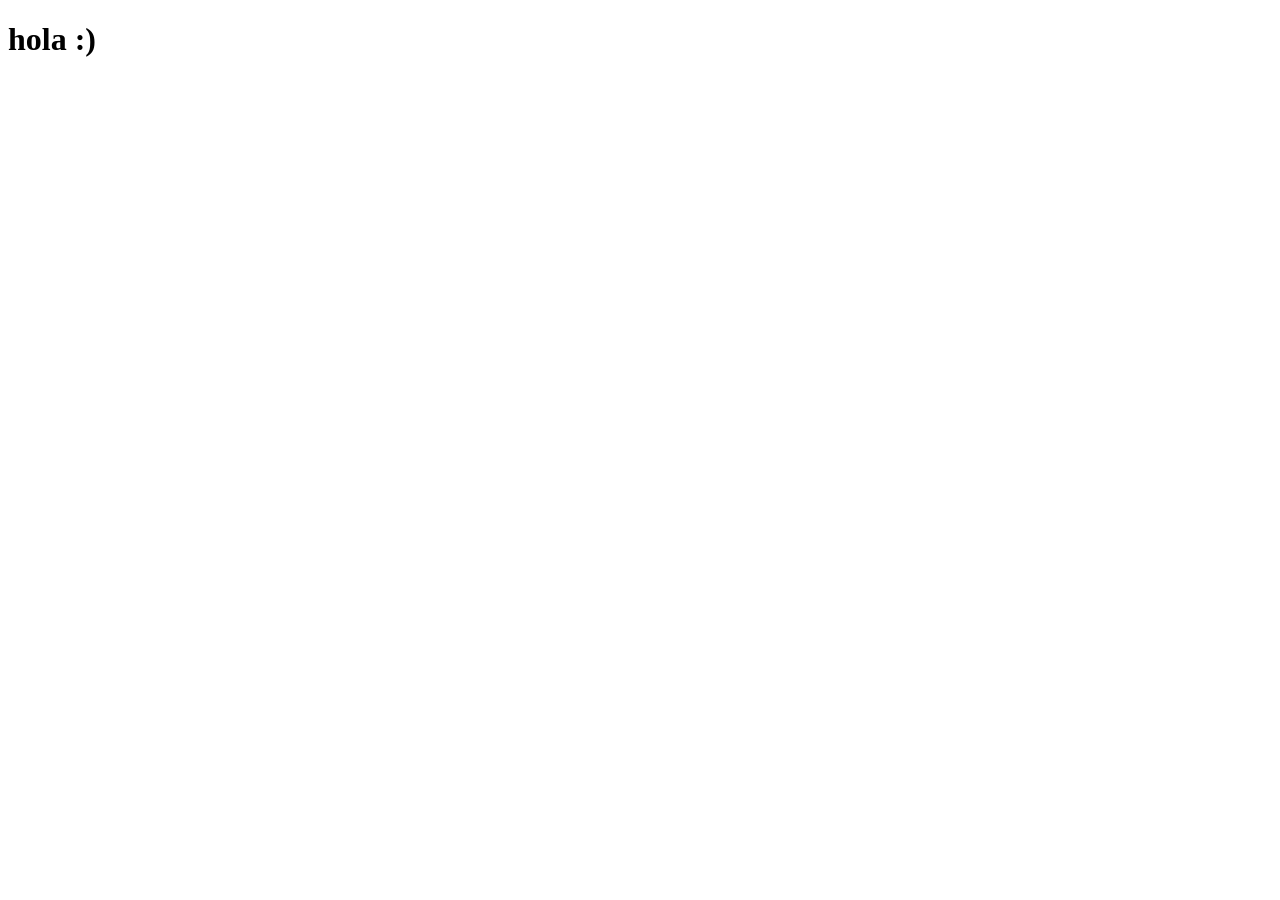
==== index.html @ 0f2c1505 "Rename festival.html to index.html" ====
<!DOCTYPE html>
<html lang="es">
<head>
    <meta charset="UTF-8">
    <meta name="viewport" content="width=device-width, initial-scale=1.0">
    <title>Festival</title>
</head>

<body>
<h1>hola :)</h1>    
</body>
</html>
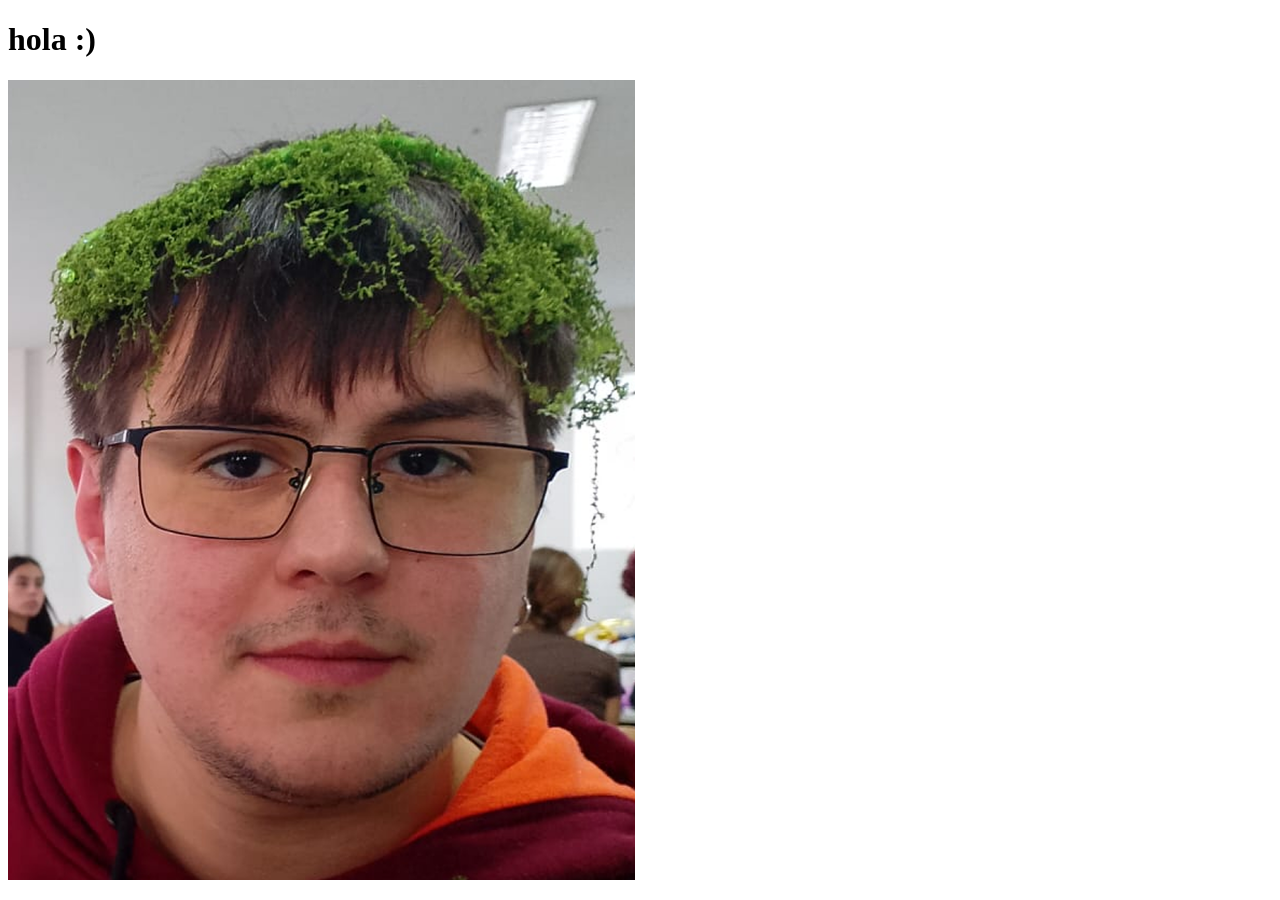
==== commit 15994373: "Add files via upload" ====
--- a/index.html
+++ b/index.html
@@ -7,6 +7,7 @@
 </head>
 
 <body>
-<h1>hola :)</h1>    
+<h1>hola :)</h1> 
+<img src="data/gordo.png" height="800px"">
 </body>
-</html>
+</html>
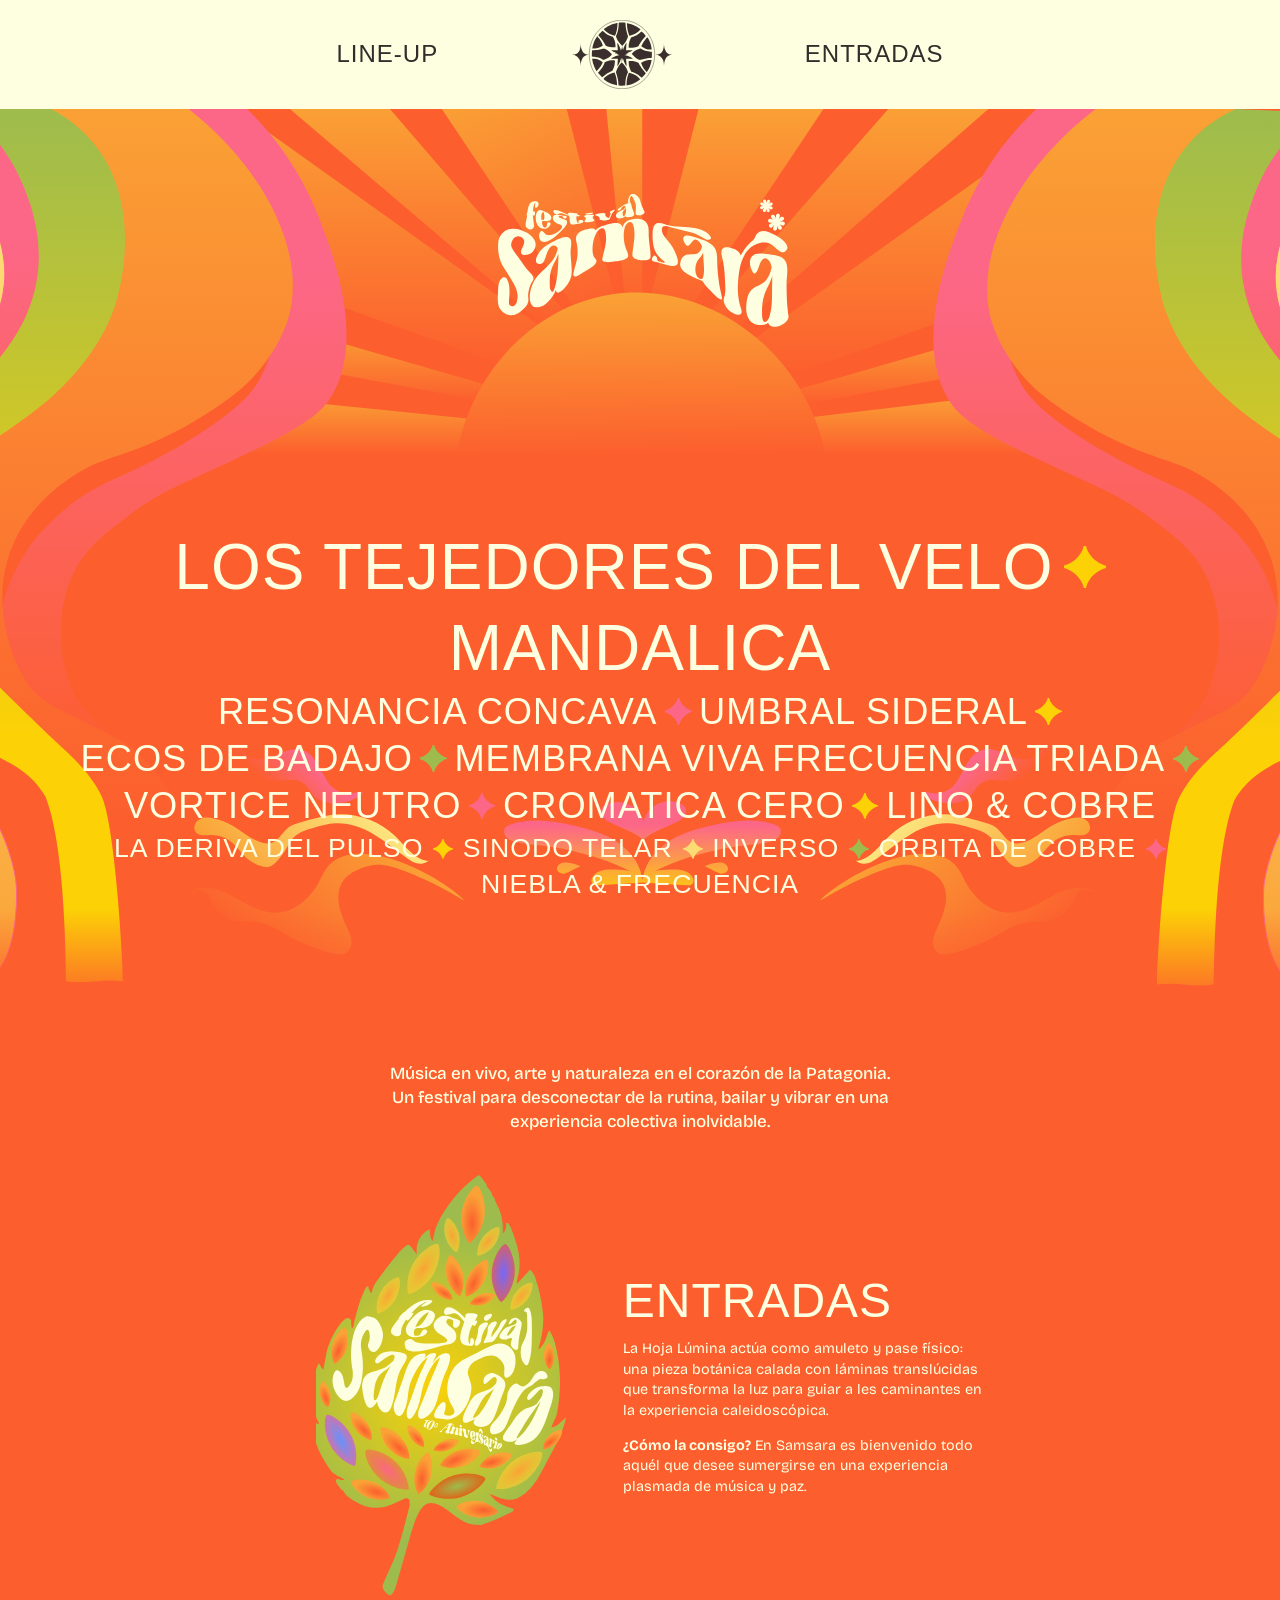
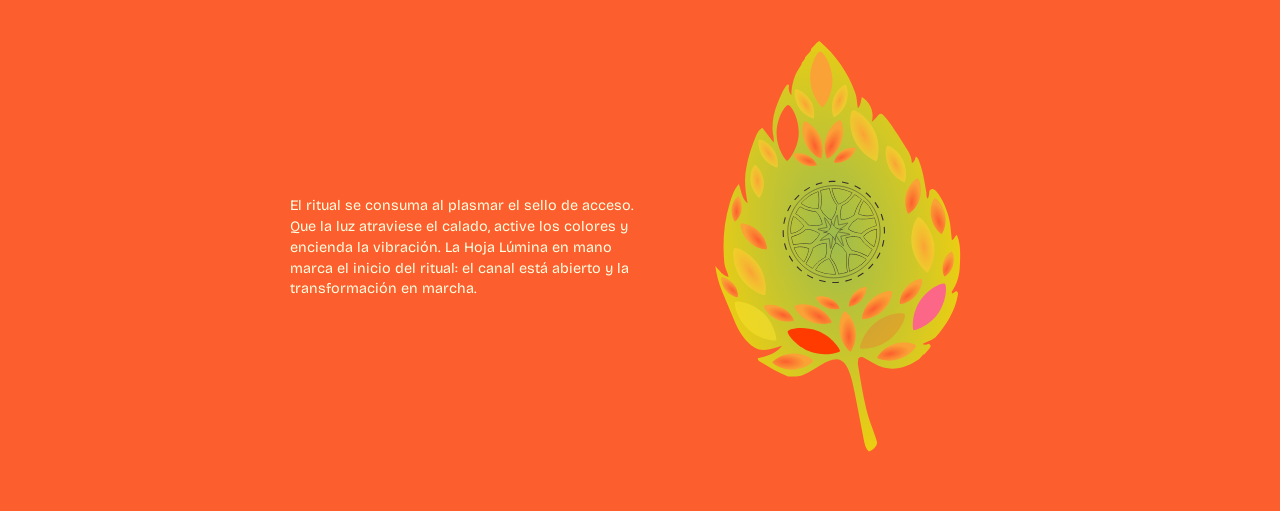
==== commit 3f764b4d: "Add files via upload" ====
--- a/index.html
+++ b/index.html
@@ -1,13 +1,116 @@
 <!DOCTYPE html>
 <html lang="es">
+
 <head>
     <meta charset="UTF-8">
     <meta name="viewport" content="width=device-width, initial-scale=1.0">
+    <link rel="stylesheet" href="estilo.css">
     <title>Festival</title>
 </head>
 
 <body>
-<h1>hola :)</h1> 
-<img src="data/gordo.png" height="800px"">
+    <header class="main-header">
+        <nav class="nav-container">
+            <a href="#lineup" class="nav-link hover-degradado-rosa">LINE-UP</a>
+            <a href="#" class="logo-link" aria-label="Inicio">
+                <img src="data/Logo 1.svg" alt="Logo Caleidoscopia" class="logo-img logo-idle">
+                <img src="data/Logo 2.svg" class="logo-img logo-hover">
+            </a>
+            <a href="#entradas" class="nav-link hover-degradado-naranja">ENTRADAS</a>
+        </nav>
+    </header>
+
+    <section class="lineup-container bg-color-naranja">
+        <img src="data/Fondo.svg" class="img-fondo">
+
+        <div class="lineup-logo">
+            <img src="data/Festival Samsara.svg" alt="Festival Samsara" class="lineup-logo-img">
+        </div>
+
+        <!-- 1ER NIVEL: HEADLINERS -->
+        <div class="lineup-row headliners">
+            <span class="artista">LOS TEJEDORES DEL VELO</span>
+            <span class="estrella estrella-amarilla"></span>
+            <span class="artista">MANDALICA</span>
+        </div>
+
+        <!-- 2DO NIVEL: SECUNDARIOS -->
+        <div class="lineup-row secundarios">
+            <span class="artista">RESONANCIA CONCAVA</span>
+            <span class="estrella estrella-rosa"></span>
+
+            <span class="artista">UMBRAL SIDERAL</span>
+            <span class="estrella estrella-amarilla"></span>
+
+            <span class="artista">ECOS DE BADAJO</span>
+            <span class="estrella estrella-verde"></span>
+
+            <span class="artista">MEMBRANA VIVA</span>
+
+            <span class="artista">FRECUENCIA TRIADA</span>
+            <span class="estrella estrella-verde"></span>
+
+            <span class="artista">VORTICE NEUTRO</span>
+            <span class="estrella estrella-rosa"></span>
+
+            <span class="artista">CROMATICA CERO</span>
+            <span class="estrella estrella-amarilla"></span>
+
+            <span class="artista">LINO & COBRE</span>
+        </div>
+
+        <!-- 3ER NIVEL: TERCIARIOS -->
+        <div class="lineup-row terciarios">
+            <span class="artista">LA DERIVA DEL PULSO</span>
+            <span class="estrella estrella-amarilla"></span>
+
+            <span class="artista">SINODO TELAR</span>
+            <span class="estrella estrella-crema"></span>
+
+            <span class="artista">INVERSO</span>
+            <span class="estrella estrella-verde"></span>
+
+            <span class="artista">ORBITA DE COBRE</span>
+            <span class="estrella estrella-rosa"></span>
+
+            <span class="artista">NIEBLA & FRECUENCIA</span>
+        </div>
+
+    </section>
+
+    <section class="section-entradas bg-color-naranja" id="entradas">
+        <div class="entradas-container">
+            <p class="intro-texto">
+                Música en vivo, arte y naturaleza en el corazón de la Patagonia.<br>
+                Un festival para desconectar de la rutina, bailar y vibrar en una experiencia colectiva inolvidable.
+            </p>
+            <div class="entradas-grid">
+                <div class="columna-hoja">
+                    <img src="data/Hoja frente.svg" alt="Hoja Lámina Samsara" class="hoja-img">
+                </div>
+                <div class="columna-info">
+                    <span class="entradas-titulo">ENTRADAS</span>
+                    <p class="entradas-descripcion">
+                        La Hoja Lúmina actúa como amuleto y pase físico: una pieza botánica calada con láminas
+                        translúcidas que transforma la luz para guiar a les caminantes en la experiencia caleidoscópica.
+                    </p>
+                    <p class="entradas-pregunta">
+                        <strong>¿Cómo la consigo?</strong> En Samsara es bienvenido todo aquél que desee sumergirse en
+                        una experiencia plasmada de música y paz.
+                    </p>
+                </div>
+            </div>
+            <div class="entradas-cierre">
+                <p class="texto-ritual">
+                    El ritual se consuma al plasmar el sello de acceso. Que la luz atraviese el calado, active los colores y encienda la vibración. La Hoja Lúmina en mano marca el inicio del ritual: el canal está abierto y la transformación en marcha.
+                </p>
+                <div class="columna-hoja-derecha">
+                    <img src="data/Hoja reverso.svg" alt="Hoja Lámina Sello" class="hoja-img">
+                </div>
+            </div>
+        </div>
+    </section>
+
 </body>
+
 </html>
--- a/estilo.css
+++ b/estilo.css
@@ -0,0 +1,377 @@
+@import url('https://fonts.googleapis.com/css2?family=BBH+Bogle&family=Bricolage+Grotesque:opsz,wght@12..96,200..800&display=swap');
+
+.bbh-bogle-regular {
+    font-family: "BBH Bogle", sans-serif;
+    font-weight: 400;
+    font-style: normal;
+}
+
+.bricolage-grotesque {
+    font-family: "Bricolage Grotesque", sans-serif;
+    font-optical-sizing: auto;
+    font-weight: auto;
+    font-style: normal;
+    font-variation-settings: "wdth" 100;
+}
+
+:root {
+    --degradado-rosa: linear-gradient(#FC6574, #FC6040);
+    --degradado-naranja: linear-gradient(#FB6C30, #FA9433);
+
+
+    --color-naranja: #FC5E2E;
+    --color-amarillo: #FCD106;
+    --color-rosa: #FC6788;
+    --color-verde: #9DBC4D;
+    --color-crema: #FDDB73;
+}
+
+html {
+    font-size: calc(100vw / 120);
+}
+
+* {
+    margin: 0;
+    padding: 0;
+    box-sizing: border-box;
+}
+
+body {
+    margin: 0;
+    padding: 0;
+}
+
+.main-header {
+    width: 100%;
+    background-color: #FDFFE0;
+    padding: 1.875rem 0;
+}
+
+.nav-container {
+    display: flex;
+    justify-content: center;
+    align-items: center;
+    gap: 12.5rem;
+}
+
+.nav-link {
+    font-family: "BBH Bogle", sans-serif;
+    font-size: 2.25rem;
+    color: #332C2B;
+    text-decoration: none;
+    letter-spacing: 1px;
+    text-transform: uppercase;
+    transition: transform 0.2s ease, color 0.2s ease;
+}
+
+.bg-degradado-naranja {
+    background: var(--degradado-naranja);
+}
+
+.bg-degradado-rosa {
+    background: var(--degradado-rosa);
+}
+
+.hover-degradado-rosa:hover {
+    background-image: var(--degradado-rosa);
+}
+
+.hover-degradado-naranja:hover {
+    background-image: var(--degradado-naranja);
+}
+
+.nav-link:hover {
+    background-clip: text;
+    -webkit-background-clip: text;
+    -webkit-text-fill-color: transparent;
+}
+
+.logo-link {
+    display: inline-block;
+    position: relative;
+    width: 9.375rem;
+    height: auto;
+}
+
+.logo-img {
+    width: 100%;
+    height: 100%;
+    object-fit: contain;
+    transition: transform 0.3s ease;
+}
+
+.logo-idle {
+    display: block;
+}
+
+.logo-hover {
+    display: none;
+}
+
+.logo-link:hover .logo-idle {
+    display: none;
+}
+
+.logo-link:hover .logo-hover {
+    display: block;
+}
+
+.lineup-container {
+    position: relative;
+    width: 100%;
+    aspect-ratio: 16 / 9;
+    display: flex;
+    flex-direction: column;
+    align-items: center;
+    justify-content: center;
+    gap: 0.75rem;
+    padding: 24.5% 1.25rem 0;
+    text-align: center;
+    min-height: 100vh;
+    overflow: hidden;
+}
+
+.lineup-container::after {
+    content: "";
+    position: absolute;
+    bottom: 0;
+    left: 0;
+    width: 100%;
+    height: 9.375rem;
+
+    background: linear-gradient(to bottom, rgba(252, 94, 46, 0) 0%, var(--color-naranja));
+    z-index: 2;
+    pointer-events: none;
+}
+
+.bg-color-naranja {
+    background-color: var(--color-naranja);
+}
+
+.img-fondo {
+    position: absolute;
+    top: 0;
+    left: 0;
+    width: 100%;
+    height: 100%;
+    object-fit: cover;
+    z-index: 1;
+
+}
+
+.lineup-logo {
+    position: absolute;
+    top: 18%;
+    left: 50%;
+    transform: translate(-50%, -50%);
+    z-index: 3;
+    width: 32.5rem;
+    display: flex;
+    justify-content: center;
+    align-items: center;
+}
+
+
+.lineup-logo-img {
+    width: 100%;
+    height: auto;
+    object-fit: contain;
+}
+
+.lineup-row {
+    position: relative;
+    z-index: 3;
+    display: flex;
+    flex-wrap: wrap;
+    justify-content: center;
+    align-items: center;
+    max-width: 106rem;
+}
+
+.artista {
+    font-family: "BBH Bogle", sans-serif;
+    color: #FDFFE0;
+    text-transform: uppercase;
+    letter-spacing: 1px;
+    line-height: 1.1;
+}
+
+.estrella {
+    display: inline-block;
+    flex-shrink: 0;
+
+    mask-image: url("data/Estrella.svg");
+    mask-size: contain;
+    mask-repeat: no-repeat;
+    mask-position: center;
+
+    -webkit-mask-image: url("data/Estrella.svg");
+    -webkit-mask-size: contain;
+    -webkit-mask-repeat: no-repeat;
+    -webkit-mask-position: center;
+}
+
+/* 1er Nivel */
+.headliners {
+    margin-top: 0;
+    gap: 1rem;
+}
+
+.headliners .artista {
+    font-size: 6rem;
+}
+
+.headliners .estrella {
+    width: 3.9rem;
+    height: 3.9rem;
+}
+
+/* 2do nivel */
+.secundarios {
+    gap: 0.7rem;
+}
+
+.secundarios .artista {
+    font-size: 3.4rem;
+}
+
+.secundarios .estrella {
+    width: 2.5rem;
+    height: 2.5rem;
+}
+
+/* 3er nivel */
+.terciarios {
+    gap: 0.6rem 0.9rem;
+}
+
+.terciarios .artista {
+    font-size: 2.5rem;
+}
+
+.terciarios .estrella {
+    width: 1.9rem;
+    height: 1.9rem;
+}
+
+.estrella-amarilla {
+    background-color: var(--color-amarillo);
+}
+
+.estrella-rosa {
+    background-color: var(--color-rosa);
+}
+
+.estrella-verde {
+    background-color: var(--color-verde);
+}
+
+.estrella-crema {
+    background-color: var(--color-crema);
+}
+
+/*-----------------------------------------------------------------------------------------------*/
+
+.section-entradas {
+    width: 100%;
+    min-height: 56.25vw;
+    padding: 5rem 1.25rem;
+    display: flex;
+    justify-content: center;
+    align-items: center;
+    background-color: var(--color-naranja);
+}
+
+.entradas-container {
+    max-width: 65.625rem;
+    width: 100%;
+    margin: 0 auto;
+    display: flex;
+    flex-direction: column;
+    gap: 2.5rem;
+    color: #FDFFE0;
+}
+
+.intro-texto {
+    font-family: "Bricolage Grotesque", sans-serif;
+    font-size: 1.6rem;
+    font-weight: 500;
+    text-align: center;
+    line-height: 1.4;
+    max-width: 53.125rem;
+    margin: 0 auto 1.25rem auto;
+}
+
+.entradas-grid {
+    display: grid;
+    grid-template-columns: 1fr 1.2fr;
+    gap: 2.5rem;
+    align-items: center;
+}
+
+.columna-hoja {
+    display: flex;
+    justify-content: center;
+    align-items: center;
+}
+
+.hoja-img {
+    width: 100%;
+    max-width: 23.75rem;
+    height: auto;
+    object-fit: contain;
+}
+
+.columna-info {
+    display: flex;
+    flex-direction: column;
+    gap: 1.25rem;
+    text-align: left;
+}
+
+.entradas-titulo {
+    font-family: "BBH Bogle", sans-serif;
+    font-size: 4.5rem;
+    letter-spacing: 1px;
+    text-transform: uppercase;
+    margin: 0;
+    line-height: 1;
+}
+
+.entradas-descripcion,
+.entradas-pregunta {
+    font-family: "Bricolage Grotesque", sans-serif;
+    font-size: 1.35rem;
+    line-height: 1.45;
+    margin: 0;
+}
+
+.entradas-pregunta strong {
+    font-weight: 700;
+}
+
+.entradas-cierre {
+    display: grid;
+    grid-template-columns: 1.2fr 1fr;
+    gap: 2.5rem;
+    align-items: center;
+    margin-top: 10px;
+}
+
+.texto-ritual {
+    font-family: "Bricolage Grotesque", sans-serif;
+    font-size: 1.35rem;
+    line-height: 1.45;
+    text-align: left;
+    margin: 0;
+}
+
+.texto-ritual u {
+    text-decoration: underline;
+}
+
+.columna-hoja-derecha {
+    display: flex;
+    justify-content: center;
+    align-items: center;
+}
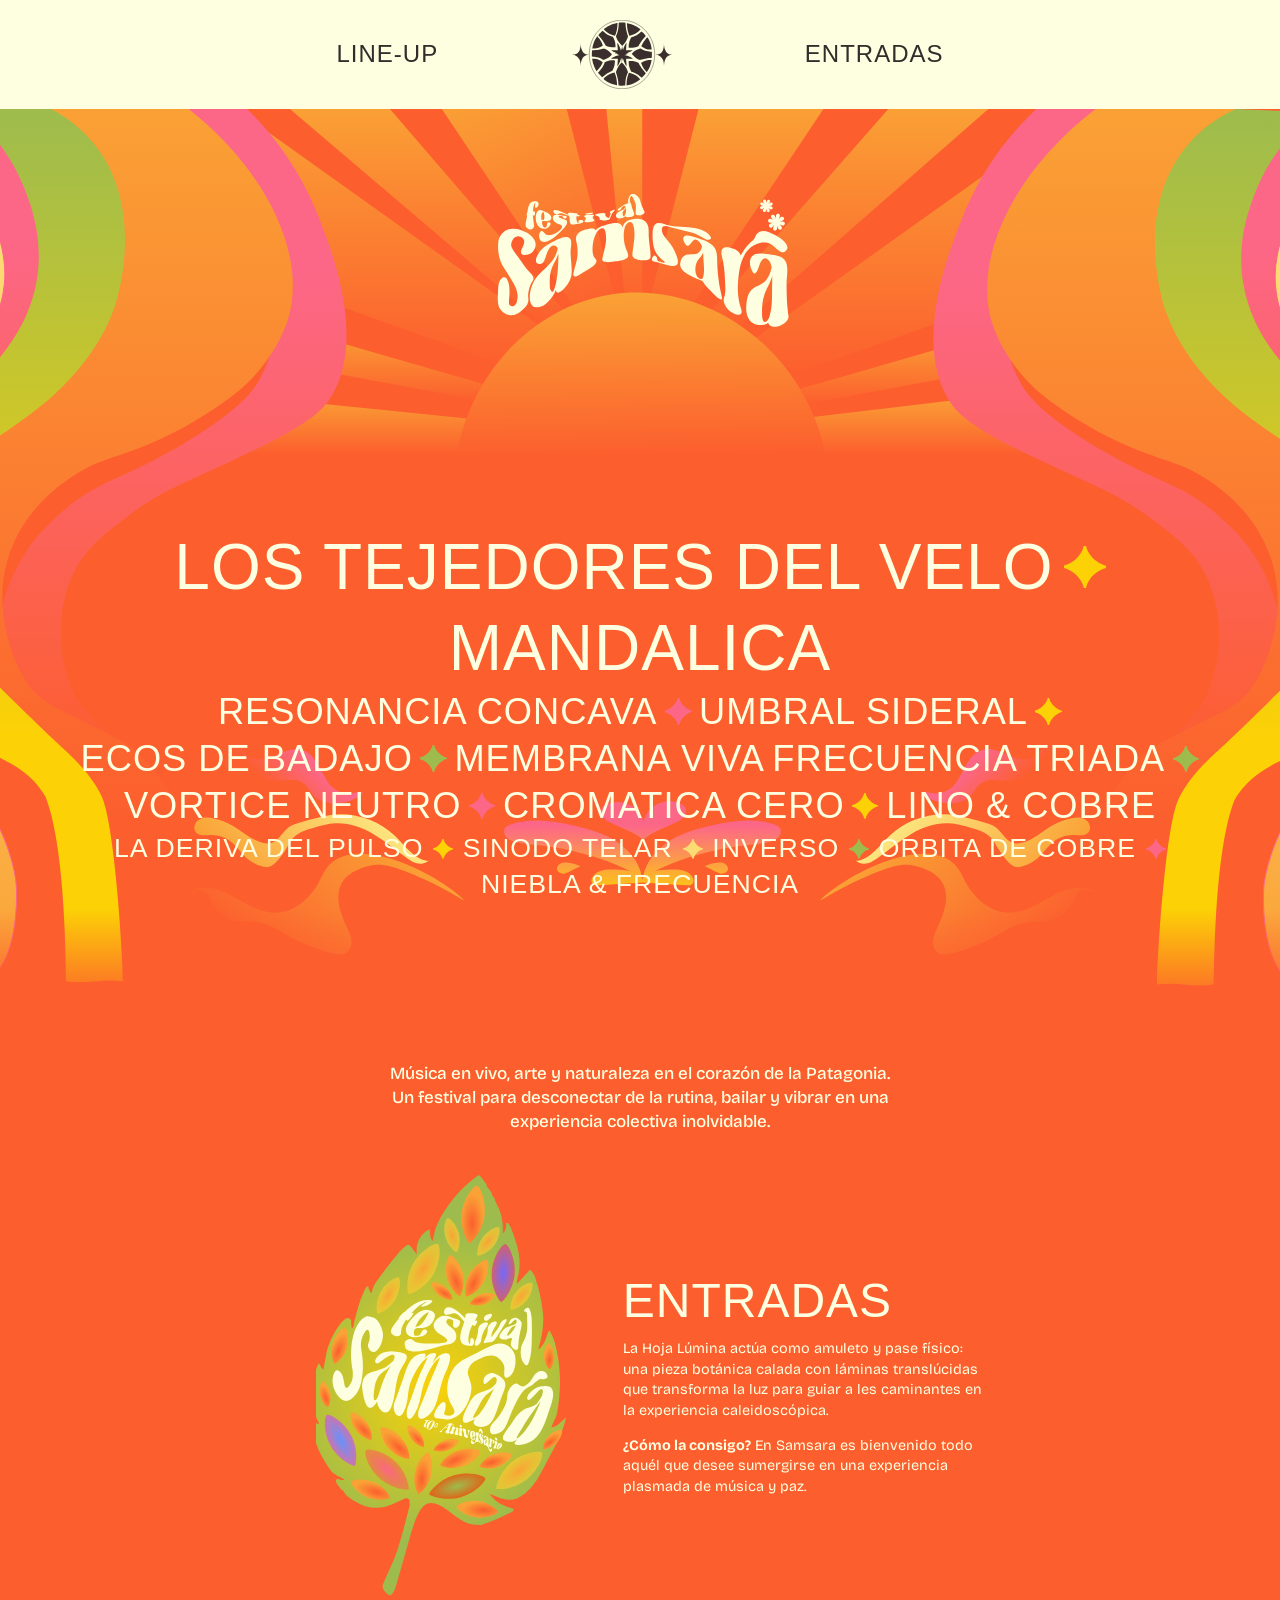
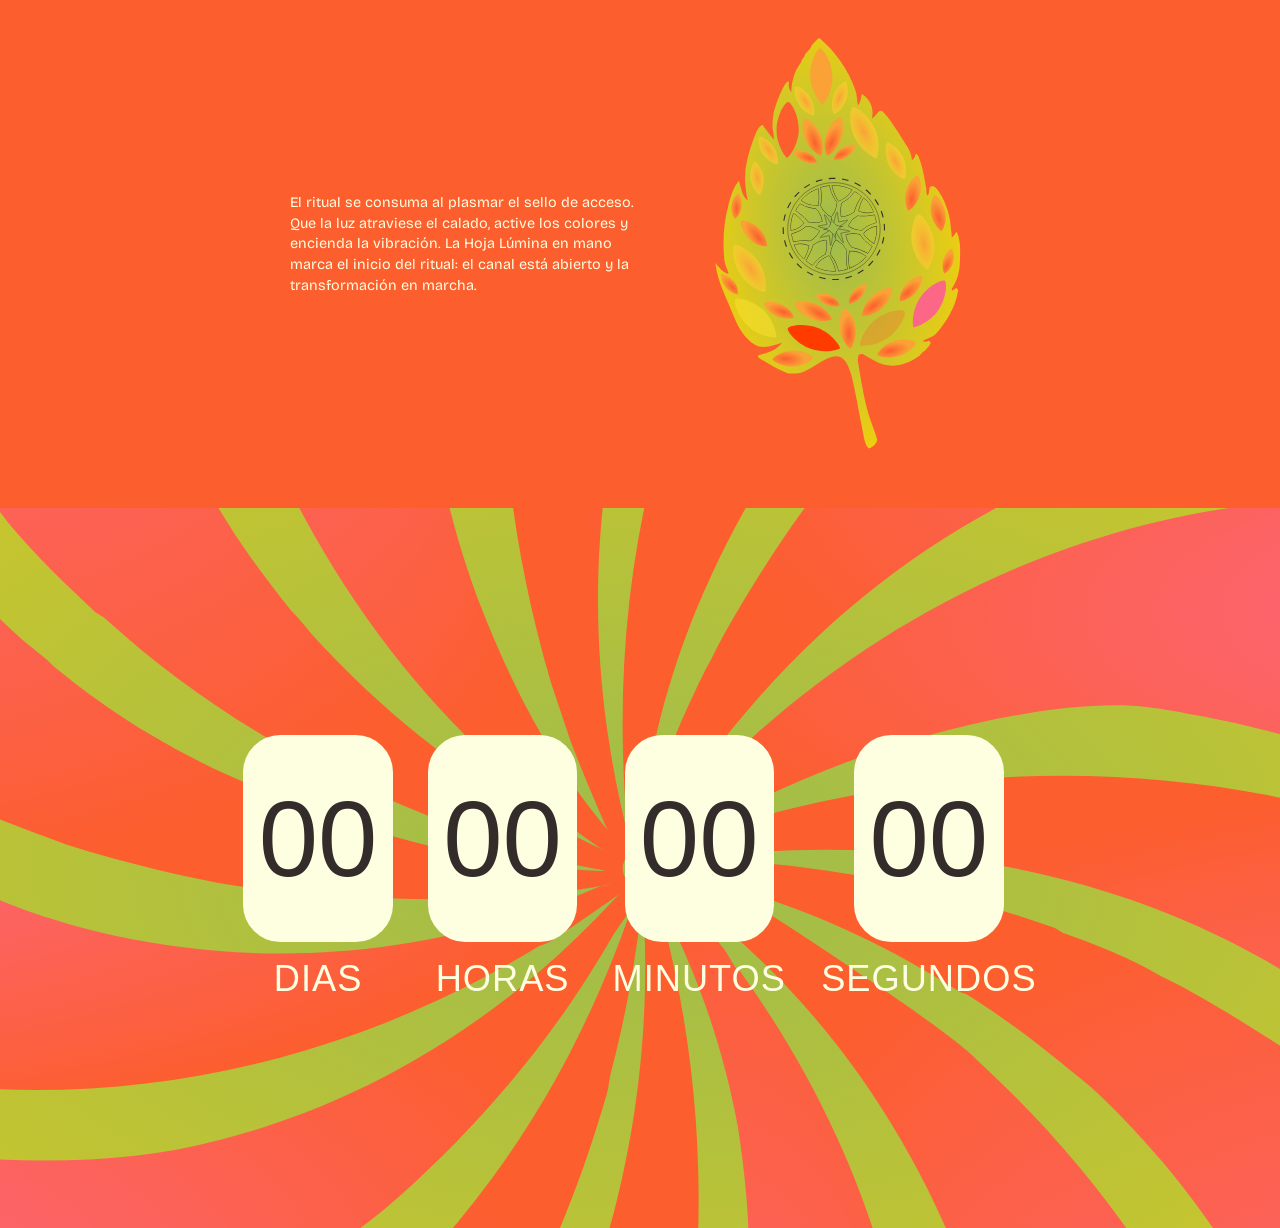
==== commit 1c508615: "Add files via upload" ====
--- a/index.html
+++ b/index.html
@@ -5,6 +5,7 @@
     <meta charset="UTF-8">
     <meta name="viewport" content="width=device-width, initial-scale=1.0">
     <link rel="stylesheet" href="estilo.css">
+    <script src="cuenta-regresiva.js" defer></script>
     <title>Festival</title>
 </head>
 
@@ -13,28 +14,28 @@
         <nav class="nav-container">
             <a href="#lineup" class="nav-link hover-degradado-rosa">LINE-UP</a>
             <a href="#" class="logo-link" aria-label="Inicio">
-                <img src="data/Logo 1.svg" alt="Logo Caleidoscopia" class="logo-img logo-idle">
-                <img src="data/Logo 2.svg" class="logo-img logo-hover">
+                <img src="data/logo 1.svg" alt="Logo Caleidoscopia" class="logo-img logo-idle">
+                <img src="data/logo 2.svg" alt="" class="logo-img logo-hover">
             </a>
             <a href="#entradas" class="nav-link hover-degradado-naranja">ENTRADAS</a>
         </nav>
     </header>
 
     <section class="lineup-container bg-color-naranja">
-        <img src="data/Fondo.svg" class="img-fondo">
+        <img src="data/fondo.svg" class="img-fondo">
 
         <div class="lineup-logo">
-            <img src="data/Festival Samsara.svg" alt="Festival Samsara" class="lineup-logo-img">
+            <img src="data/festival-samsara.svg" alt="Festival Samsara" class="lineup-logo-img">
         </div>
 
-        <!-- 1ER NIVEL: HEADLINERS -->
+        <!-- HEADLINERS -->
         <div class="lineup-row headliners">
             <span class="artista">LOS TEJEDORES DEL VELO</span>
             <span class="estrella estrella-amarilla"></span>
             <span class="artista">MANDALICA</span>
         </div>
 
-        <!-- 2DO NIVEL: SECUNDARIOS -->
+        <!-- SECUNDARIOS -->
         <div class="lineup-row secundarios">
             <span class="artista">RESONANCIA CONCAVA</span>
             <span class="estrella estrella-rosa"></span>
@@ -59,7 +60,7 @@
             <span class="artista">LINO & COBRE</span>
         </div>
 
-        <!-- 3ER NIVEL: TERCIARIOS -->
+        <!-- TERCIARIOS -->
         <div class="lineup-row terciarios">
             <span class="artista">LA DERIVA DEL PULSO</span>
             <span class="estrella estrella-amarilla"></span>
@@ -86,7 +87,7 @@
             </p>
             <div class="entradas-grid">
                 <div class="columna-hoja">
-                    <img src="data/Hoja frente.svg" alt="Hoja Lámina Samsara" class="hoja-img">
+                    <img src="data/hoja-frente.svg" alt="Hoja Lámina Samsara" class="hoja-img">
                 </div>
                 <div class="columna-info">
                     <span class="entradas-titulo">ENTRADAS</span>
@@ -102,10 +103,41 @@
             </div>
             <div class="entradas-cierre">
                 <p class="texto-ritual">
-                    El ritual se consuma al plasmar el sello de acceso. Que la luz atraviese el calado, active los colores y encienda la vibración. La Hoja Lúmina en mano marca el inicio del ritual: el canal está abierto y la transformación en marcha.
+                    El ritual se consuma al plasmar el sello de acceso. Que la luz atraviese el calado, active los
+                    colores y encienda la vibración. La Hoja Lúmina en mano marca el inicio del ritual: el canal está
+                    abierto y la transformación en marcha.
                 </p>
                 <div class="columna-hoja-derecha">
-                    <img src="data/Hoja reverso.svg" alt="Hoja Lámina Sello" class="hoja-img">
+                    <img src="data/hoja-reverso.svg" alt="Hoja Lámina Sello" class="hoja-img">
+                </div>
+            </div>
+        </div>
+    </section>
+
+    <section class="section-espiral">
+        <img src="data/fondo-section3.svg" alt="" class="espiral-fondo">
+
+        <div class="espiral-contenido">
+            <div class="cuenta-regresiva" id="cuenta-regresiva" data-fecha="2026-11-14T19:00:00-03:00" role="timer">
+
+                <div class="cr-bloque">
+                    <span class="cr-tarjeta" id="cr-dias">00</span>
+                    <span class="cr-etiqueta">Dias</span>
+                </div>
+
+                <div class="cr-bloque">
+                    <span class="cr-tarjeta" id="cr-horas">00</span>
+                    <span class="cr-etiqueta">Horas</span>
+                </div>
+
+                <div class="cr-bloque">
+                    <span class="cr-tarjeta" id="cr-minutos">00</span>
+                    <span class="cr-etiqueta">Minutos</span>
+                </div>
+
+                <div class="cr-bloque">
+                    <span class="cr-tarjeta" id="cr-segundos">00</span>
+                    <span class="cr-etiqueta">Segundos</span>
                 </div>
             </div>
         </div>
--- a/estilo.css
+++ b/estilo.css
@@ -200,12 +200,12 @@
     display: inline-block;
     flex-shrink: 0;
 
-    mask-image: url("data/Estrella.svg");
+    mask-image: url("data/estrella.svg");
     mask-size: contain;
     mask-repeat: no-repeat;
     mask-position: center;
 
-    -webkit-mask-image: url("data/Estrella.svg");
+    -webkit-mask-image: url("data/estrella.svg");
     -webkit-mask-size: contain;
     -webkit-mask-repeat: no-repeat;
     -webkit-mask-position: center;
@@ -355,7 +355,7 @@
     grid-template-columns: 1.2fr 1fr;
     gap: 2.5rem;
     align-items: center;
-    margin-top: 10px;
+    margin-top: 0.625rem;
 }
 
 .texto-ritual {
@@ -374,4 +374,88 @@
     display: flex;
     justify-content: center;
     align-items: center;
+}
+
+/*-----------------------------------------------------------------------------------------------*/
+
+.section-espiral {
+    position: relative;
+    width: 100%;
+    aspect-ratio: 16 / 9;
+    overflow: hidden;
+    background-color: var(--color-naranja);
+    display: flex;
+    justify-content: center;
+    align-items: center;
+}
+
+.espiral-fondo {
+    position: absolute;
+    top: 50%;
+    left: 50%;
+    width: 140vw;
+    height: 140vw;
+    object-fit: cover;
+    z-index: 1;
+    pointer-events: none;
+    transform: translate(-50%, -50%);
+    animation: girar-espiral 120s linear infinite;
+    will-change: transform;
+}
+
+@keyframes girar-espiral {
+
+    from {
+        transform: translate(-50%, -50%) rotate(360deg);
+    }
+
+    to {
+        transform: translate(-50%, -50%) rotate(0deg);
+    }
+}
+
+@media (prefers-reduced-motion: reduce) {
+    .espiral-fondo {
+        animation: none;
+    }
+}
+
+.espiral-contenido {
+    position: relative;
+    z-index: 2;
+}
+
+.cuenta-regresiva {
+    display: flex;
+    justify-content: center;
+    gap: 3.3rem;
+}
+
+.cr-bloque {
+    display: flex;
+    flex-direction: column;
+    align-items: center;
+    gap: 1.5rem;
+}
+
+.cr-tarjeta {
+    width: 14rem;
+    height: 19.4rem;
+    display: flex;
+    justify-content: center;
+    align-items: center;
+    background-color: #FDFFE0;
+    color: #332C2B;
+    border-radius: 3.5rem;
+    font-family: "BBH Bogle", sans-serif;
+    font-size: 10rem;
+    line-height: 1;
+}
+
+.cr-etiqueta {
+    font-family: "BBH Bogle", sans-serif;
+    font-size: 3.4rem;
+    color: #FDFFE0;
+    text-transform: uppercase;
+    letter-spacing: 1px;
 }
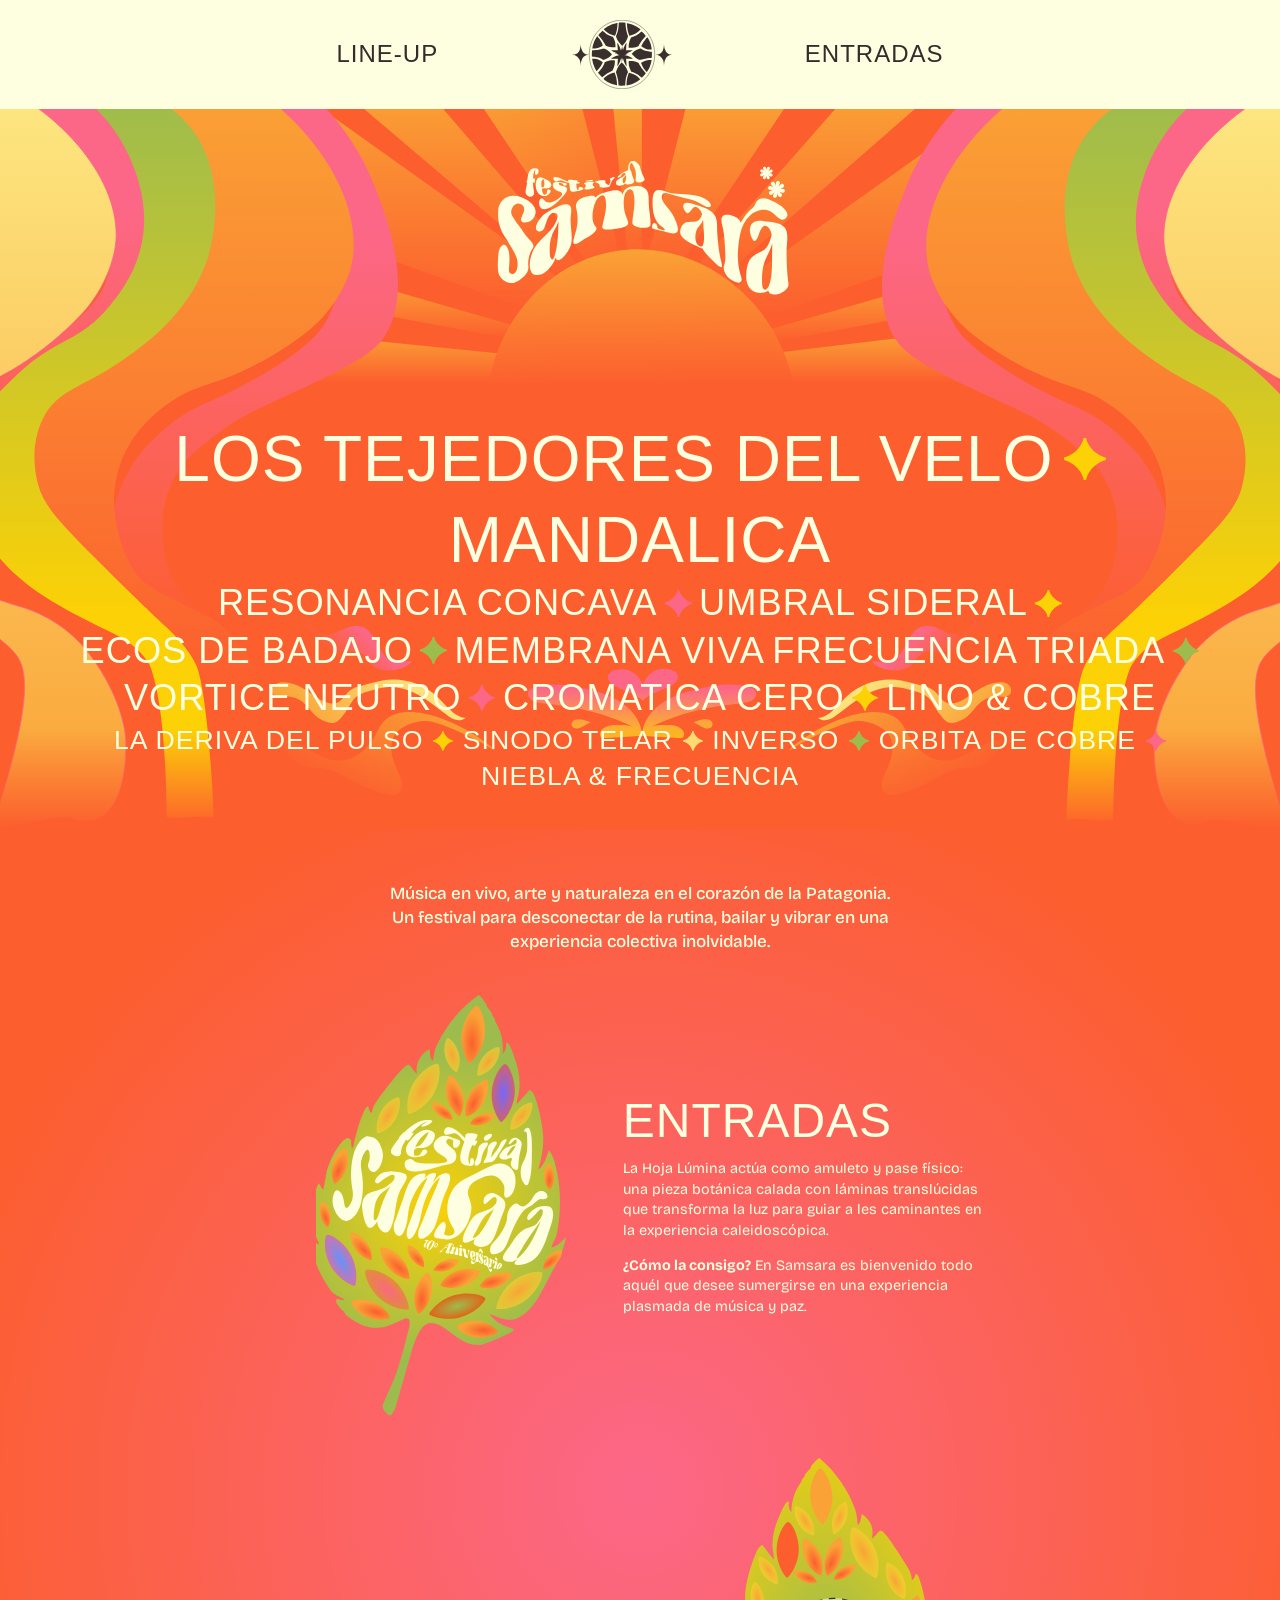
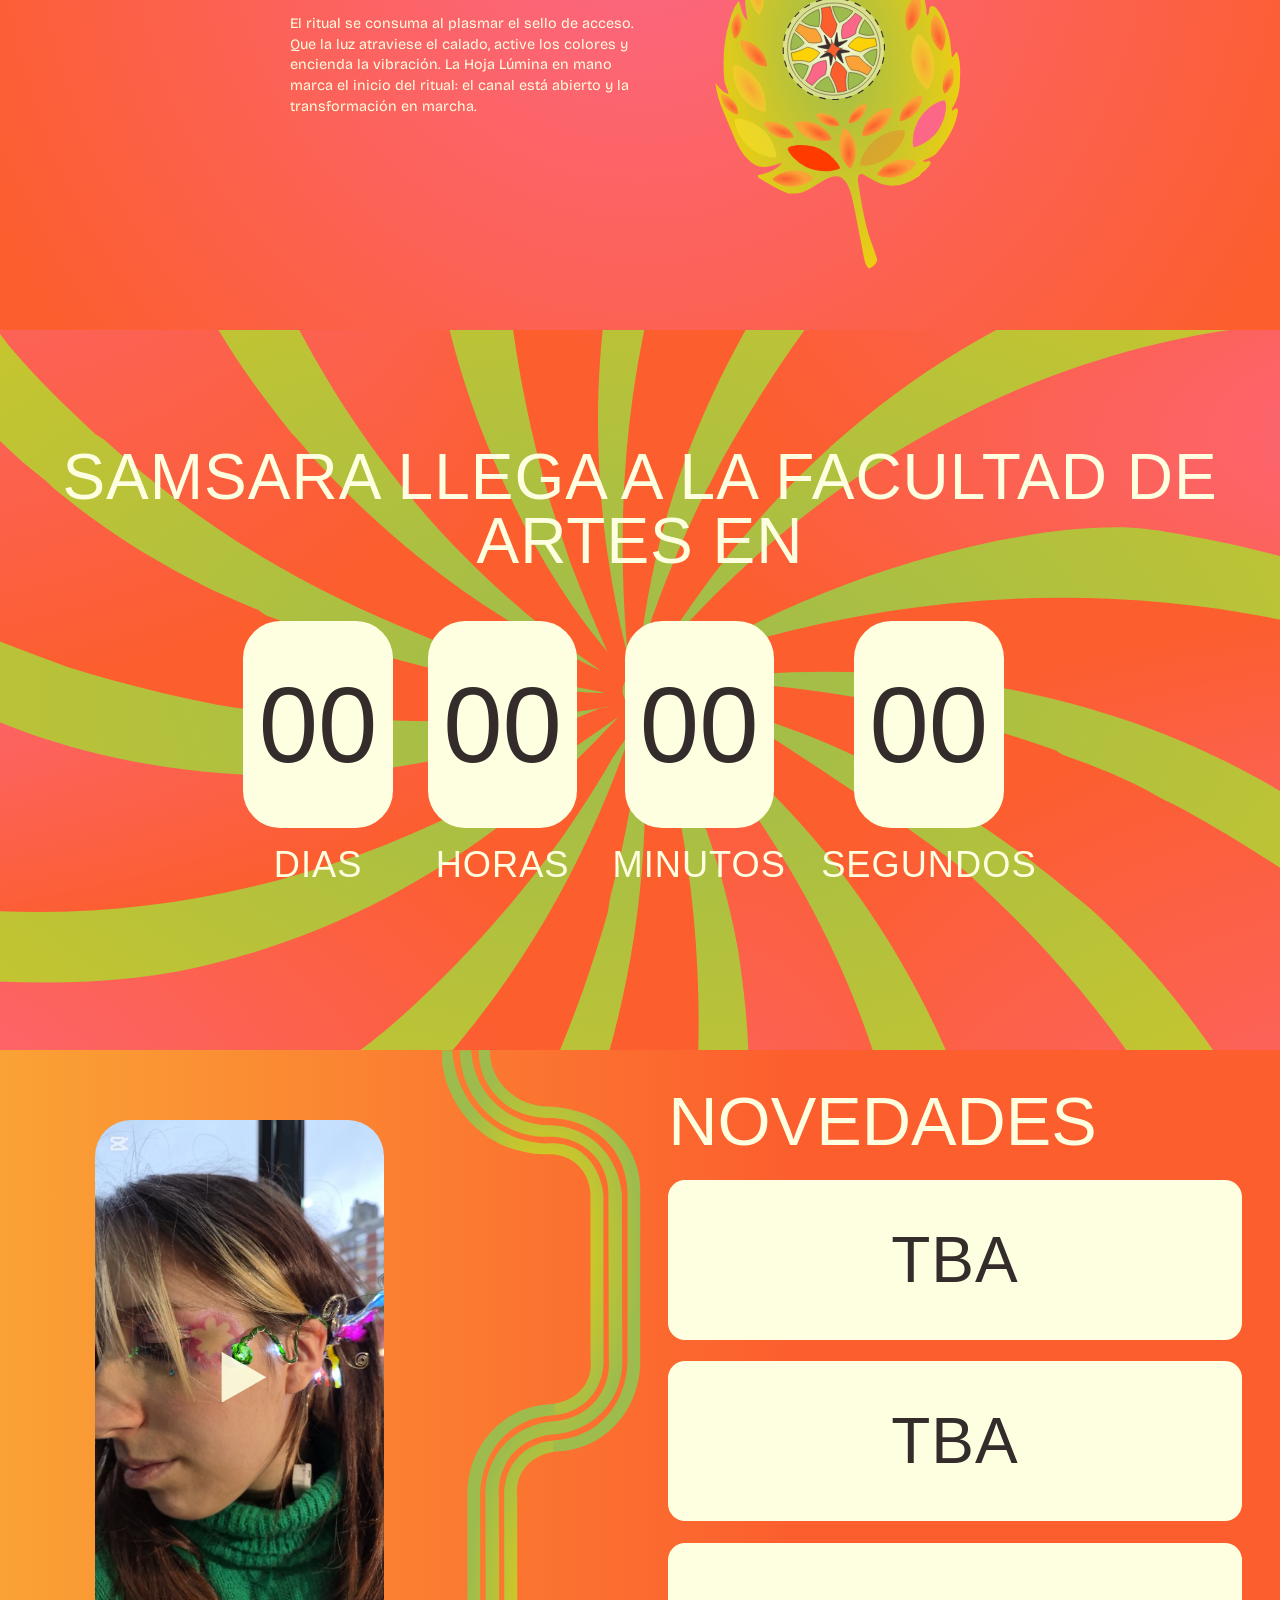
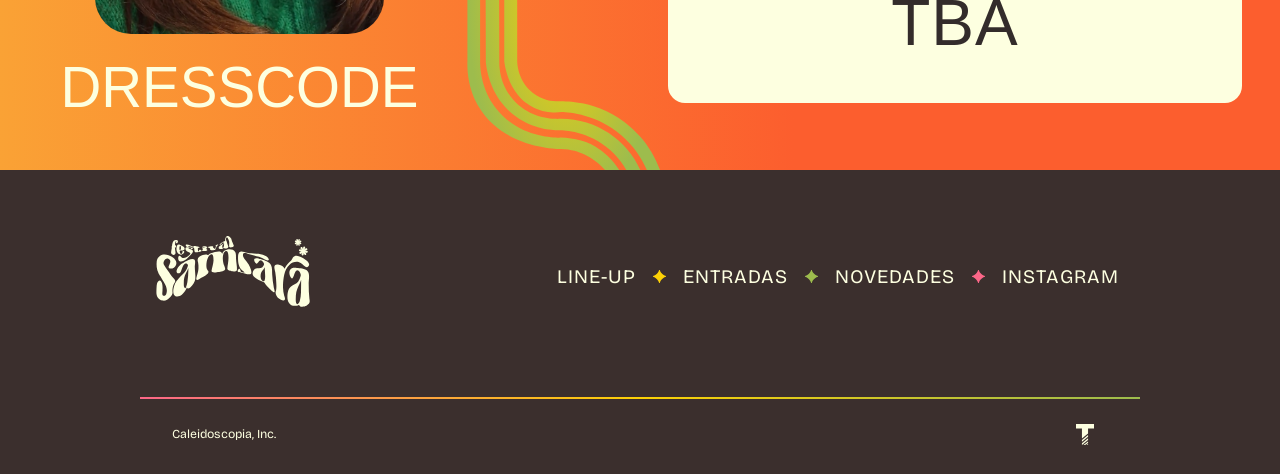
==== commit a102ac51: "Add files via upload" ====
--- a/index.html
+++ b/index.html
@@ -13,16 +13,19 @@
     <header class="main-header">
         <nav class="nav-container">
             <a href="#lineup" class="nav-link hover-degradado-rosa">LINE-UP</a>
-            <a href="#" class="logo-link" aria-label="Inicio">
-                <img src="data/logo 1.svg" alt="Logo Caleidoscopia" class="logo-img logo-idle">
-                <img src="data/logo 2.svg" alt="" class="logo-img logo-hover">
+            <a href="https://www.instagram.com/somos.caleidoscopiatdm3/" class="logo-link" target="_blank" rel="noopener" aria-label="Inicio">
+                <img src="data/logo-1.svg" alt="Logo Caleidoscopia" class="logo-img logo-idle">
+                <img src="data/logo-2.svg" alt="" class="logo-img logo-hover">
             </a>
             <a href="#entradas" class="nav-link hover-degradado-naranja">ENTRADAS</a>
         </nav>
     </header>
 
-    <section class="lineup-container bg-color-naranja">
-        <img src="data/fondo.svg" class="img-fondo">
+    <section class="lineup-container bg-color-naranja" id="lineup">
+        <picture>
+            <source media="(max-width: 1100px)" srcset="data/fondo-movil.svg">
+            <img src="data/fondo.svg" class="img-fondo" alt="">
+        </picture>
 
         <div class="lineup-logo">
             <img src="data/festival-samsara.svg" alt="Festival Samsara" class="lineup-logo-img">
@@ -108,7 +111,9 @@
                     abierto y la transformación en marcha.
                 </p>
                 <div class="columna-hoja-derecha">
-                    <img src="data/hoja-reverso.svg" alt="Hoja Lámina Sello" class="hoja-img">
+                    <div class="hoja-hover">
+                        <img src="data/hoja-reverso-hover.svg" alt="" class="hoja-img">
+                    </div>
                 </div>
             </div>
         </div>
@@ -118,6 +123,7 @@
         <img src="data/fondo-section3.svg" alt="" class="espiral-fondo">
 
         <div class="espiral-contenido">
+            <span class="espiral-texto">Samsara llega a la Facultad de Artes en</span>
             <div class="cuenta-regresiva" id="cuenta-regresiva" data-fecha="2026-11-14T19:00:00-03:00" role="timer">
 
                 <div class="cr-bloque">
@@ -143,6 +149,57 @@
         </div>
     </section>
 
+    <section class="section-novedades" id="novedades">
+        <img src="data/linea-section4.svg" alt="" class="novedades-separador">
+
+        <figure class="novedades-video">
+            <a class="video-enlace" href="https://www.instagram.com/reel/DeTNdGkNpfh/?exln=NTc4MTIwNjQ2YQ=="
+                target="_blank" rel="noopener"
+                aria-label="Ver el reel de Dresscode en Instagram (se abre en una pestaña nueva)">
+                <img src="data/dresscode-portada.png" alt="">
+                <span class="video-play" aria-hidden="true"></span>
+            </a>
+            <figcaption class="novedades-etiqueta">DRESSCODE</figcaption>
+        </figure>
+
+        <div class="novedades-lista">
+            <span class="novedades-titulo">NOVEDADES</span>
+            <article class="novedad-item">TBA</article>
+            <article class="novedad-item">TBA</article>
+            <article class="novedad-item">TBA</article>
+        </div>
+    </section>
+
+    <footer class="footer">
+        <div class="footer-container">
+
+            <div class="footer-top">
+                <a href="#" class="footer-logo" aria-label="Volver al inicio">
+                    <img src="data/festival-samsara.svg" alt="Festival Samsara">
+                </a>
+
+                <nav class="footer-nav" aria-label="Navegación del pie de página">
+                    <a href="#lineup">LINE-UP</a>
+                    <a href="#entradas">ENTRADAS</a>
+                    <a href="#novedades">NOVEDADES</a>
+                    <a href="https://www.instagram.com/somos.caleidoscopiatdm3/" target="_blank" rel="noopener"
+                        aria-label="Instagram (se abre en una pestaña nueva)">INSTAGRAM</a>
+                </nav>
+            </div>
+
+            <div class="footer-linea"></div>
+
+            <div class="footer-bottom">
+                <p class="footer-copy">Caleidoscopia, Inc.</p>
+                <a href="https://www.instagram.com/tdet.fda/" target="_blank" rel="noopener">
+                    <img src="data/t.svg" alt="Logo de Taller de Diseño de Experiencias Transmedia" class="footer-t">
+                </a>
+            </div>
+
+        </div>
+    </footer>
+
+
 </body>
 
 </html>
--- a/estilo.css
+++ b/estilo.css
@@ -16,18 +16,24 @@
 
 :root {
     --degradado-rosa: linear-gradient(#FC6574, #FC6040);
-    --degradado-naranja: linear-gradient(#FB6C30, #FA9433);
-
+    --degradado-naranja: linear-gradient(#FB6C30, #FAA235);
+    --degradado-verde: linear-gradient(#F2CF0D, #9DBB4C);
+    --degradado-azul: linear-gradient(#FC6788, #51BFFF);
 
     --color-naranja: #FC5E2E;
     --color-amarillo: #FCD106;
     --color-rosa: #FC6788;
     --color-verde: #9DBC4D;
     --color-crema: #FDDB73;
+    --color-naranja-claro: #FAA235;
+    --color-marron: #3B2F2D;
+
+    --duracion-hover: 0.3s
 }
 
 html {
     font-size: calc(100vw / 120);
+    scroll-behavior: smooth;
 }
 
 * {
@@ -41,6 +47,30 @@
     padding: 0;
 }
 
+
+
+.nav-link,
+.footer-nav a {
+    color: var(--base);
+    background-image: var(--degradado);
+    background-repeat: no-repeat;
+    background-size: 0 0;
+    background-clip: text;
+    -webkit-background-clip: text;
+    transition: color var(--duracion-hover) ease,
+        background-size 0s linear var(--duracion-hover);
+}
+
+.nav-link:hover,
+.nav-link:focus-visible,
+.footer-nav a:hover,
+.footer-nav a:focus-visible {
+    color: transparent;
+    background-size: 100% 100%;
+    transition: color var(--duracion-hover) ease,
+        background-size 0s;
+}
+
 .main-header {
     width: 100%;
     background-color: #FDFFE0;
@@ -55,66 +85,58 @@
 }
 
 .nav-link {
+    --base: #332C2B;
     font-family: "BBH Bogle", sans-serif;
     font-size: 2.25rem;
-    color: #332C2B;
     text-decoration: none;
     letter-spacing: 1px;
     text-transform: uppercase;
-    transition: transform 0.2s ease, color 0.2s ease;
-}
-
-.bg-degradado-naranja {
-    background: var(--degradado-naranja);
-}
-
-.bg-degradado-rosa {
-    background: var(--degradado-rosa);
-}
-
-.hover-degradado-rosa:hover {
-    background-image: var(--degradado-rosa);
-}
-
-.hover-degradado-naranja:hover {
-    background-image: var(--degradado-naranja);
-}
-
-.nav-link:hover {
-    background-clip: text;
-    -webkit-background-clip: text;
-    -webkit-text-fill-color: transparent;
+}
+
+.hover-degradado-rosa {
+    --degradado: var(--degradado-rosa);
+}
+
+.hover-degradado-naranja {
+    --degradado: var(--degradado-naranja);
 }
 
 .logo-link {
-    display: inline-block;
+    display: grid;
     position: relative;
     width: 9.375rem;
     height: auto;
+    isolation: isolate;
 }
 
 .logo-img {
-    width: 100%;
-    height: 100%;
+    grid-area: 1 / 1;
+    width: 100%;
+    height: auto;
     object-fit: contain;
-    transition: transform 0.3s ease;
+    transition: opacity var(--duracion-hover) ease;
 }
 
 .logo-idle {
-    display: block;
+    opacity: 1;
 }
 
 .logo-hover {
-    display: none;
-}
-
-.logo-link:hover .logo-idle {
-    display: none;
-}
-
-.logo-link:hover .logo-hover {
-    display: block;
-}
+    opacity: 0;
+    mix-blend-mode: plus-lighter;
+}
+
+.logo-link:hover .logo-idle,
+.logo-link:focus-visible .logo-idle {
+    opacity: 0;
+}
+
+.logo-link:hover .logo-hover,
+.logo-link:focus-visible .logo-hover {
+    opacity: 1;
+}
+
+/*-----------------------------------------------------------------------------------------------*/
 
 .lineup-container {
     position: relative;
@@ -123,11 +145,10 @@
     display: flex;
     flex-direction: column;
     align-items: center;
-    justify-content: center;
+    justify-content: flex-start;
     gap: 0.75rem;
-    padding: 24.5% 1.25rem 0;
+    padding: 24% 1.25rem 0;
     text-align: center;
-    min-height: 100vh;
     overflow: hidden;
 }
 
@@ -280,6 +301,9 @@
     justify-content: center;
     align-items: center;
     background-color: var(--color-naranja);
+    background-image: radial-gradient(ellipse at 50% 60%,
+            var(--color-rosa) 0%,
+            var(--color-naranja) 80%);
 }
 
 .entradas-container {
@@ -414,10 +438,17 @@
     }
 }
 
-@media (prefers-reduced-motion: reduce) {
-    .espiral-fondo {
-        animation: none;
-    }
+.espiral-texto {
+    font-family: "BBH Bogle", sans-serif;
+    color: #FDFFE0;
+    font-size: 6rem;
+
+    display: block;
+    text-align: center;
+    translate: 0 -4.5rem;
+    letter-spacing: 1px;
+    text-transform: uppercase;
+    line-height: 1;
 }
 
 .espiral-contenido {
@@ -458,4 +489,525 @@
     color: #FDFFE0;
     text-transform: uppercase;
     letter-spacing: 1px;
+}
+
+/*-----------------------------------------------------------------------------------------------*/
+
+.section-novedades {
+    position: relative;
+    width: 100%;
+    aspect-ratio: 16 / 9;
+    overflow: hidden;
+    display: grid;
+    grid-template-columns: 44.9rem 1fr;
+    background: linear-gradient(to right, var(--color-naranja-claro) 0%, var(--color-naranja) 62%);
+}
+
+.novedades-separador {
+    position: absolute;
+    top: 0;
+    left: 34.5%;
+    height: 105%;
+    width: auto;
+    z-index: 1;
+    pointer-events: none;
+    overflow: hidden;
+}
+
+.novedades-video {
+    position: relative;
+    z-index: 2;
+    display: flex;
+    flex-direction: column;
+    align-items: center;
+    gap: 2.4rem;
+    padding-top: 6.6rem;
+}
+
+.video-enlace {
+    position: relative;
+    display: block;
+    width: 27.1rem;
+    aspect-ratio: 9 / 16;
+    border-radius: 3.4rem;
+    overflow: hidden;
+    background-color: #000;
+}
+
+.video-enlace img {
+    display: block;
+    width: 100%;
+    height: 100%;
+    object-fit: cover;
+    transition: transform 0.4s ease;
+}
+
+.video-play {
+    position: absolute;
+    top: 50%;
+    left: 50%;
+    width: 4.2rem;
+    height: 4.8rem;
+    translate: -40% -50%;
+    background-color: rgba(253, 255, 224, 0.9);
+    clip-path: polygon(0 0, 100% 50%, 0 100%);
+    transition: scale 0.2s ease;
+}
+
+.video-enlace:hover img,
+.video-enlace:focus-visible img {
+    transform: scale(1.04);
+}
+
+.video-enlace:hover .video-play,
+.video-enlace:focus-visible .video-play {
+    scale: 1.15;
+}
+
+.video-enlace:focus-visible {
+    outline: 0.3rem solid #FDFFE0;
+    outline-offset: 0.3rem;
+}
+
+.novedades-etiqueta {
+    font-family: "BBH Bogle", sans-serif;
+    font-size: 5.3rem;
+    line-height: 1;
+    color: #FDFFE0;
+    text-transform: uppercase;
+}
+
+.novedades-lista {
+    position: relative;
+    z-index: 2;
+    display: flex;
+    flex-direction: column;
+    gap: 2.05rem;
+    padding: 3.5rem 3.6rem 0 17.75rem;
+}
+
+.novedades-titulo {
+    font-family: "BBH Bogle", sans-serif;
+    font-size: 6.4rem;
+    line-height: 1;
+    color: #FDFFE0;
+    text-transform: uppercase;
+    margin-bottom: 0.2rem;
+}
+
+.novedad-item {
+    display: flex;
+    justify-content: center;
+    align-items: center;
+    height: 15rem;
+    background-color: #FDFFE0;
+    border-radius: 1.6rem;
+
+    font-family: "BBH Bogle", sans-serif;
+    font-size: 6rem;
+    letter-spacing: 1px;
+    line-height: 1;
+    color: #332C2B;
+}
+
+/*-----------------------------------------------------------------------------------------------*/
+
+.footer {
+    background-color: var(--color-marron);
+    padding: 6.2rem 0 2.8rem;
+}
+
+.footer-container {
+    width: 93.75rem;
+    max-width: 100%;
+    margin: 0 auto;
+}
+
+.footer-top {
+    display: flex;
+    justify-content: space-between;
+    align-items: center;
+    margin-bottom: 7.4rem;
+}
+
+.footer-nav {
+    display: flex;
+    align-items: center;
+    gap: 1.6rem;
+    margin-right: 2rem;
+}
+
+.footer-nav a {
+    --base: #FDFFE0;
+    display: flex;
+    align-items: center;
+    white-space: nowrap;
+    font-family: "Bricolage Grotesque", sans-serif;
+    font-size: 1.8rem;
+    letter-spacing: 1px;
+    text-transform: uppercase;
+    text-decoration: none;
+}
+
+.footer-nav a:nth-child(1) {
+    --degradado: var(--degradado-rosa);
+}
+
+.footer-nav a:nth-child(2) {
+    --degradado: var(--degradado-naranja);
+}
+
+.footer-nav a:nth-child(3) {
+    --degradado: var(--degradado-verde);
+}
+
+.footer-nav a:nth-child(4) {
+    --degradado: var(--degradado-azul);
+}
+
+
+.footer-nav a+a::before {
+    content: "";
+    width: 1.2rem;
+    height: 1.2rem;
+    margin-right: 1.6rem;
+    mask: url("data/estrella.svg") center / contain no-repeat;
+    -webkit-mask: url("data/estrella.svg") center / contain no-repeat;
+}
+
+.footer-nav a:nth-child(2)::before {
+    background-color: var(--color-amarillo);
+}
+
+.footer-nav a:nth-child(3)::before {
+    background-color: var(--color-verde);
+}
+
+.footer-nav a:nth-child(4)::before {
+    background-color: var(--color-rosa);
+}
+
+.footer-logo img {
+    display: block;
+    width: 17.2rem;
+    height: auto;
+}
+
+
+.footer-linea {
+    height: 0.2rem;
+    background: linear-gradient(to right, var(--color-rosa), var(--color-amarillo), var(--color-verde));
+}
+
+.footer-bottom {
+    display: flex;
+    justify-content: space-between;
+    align-items: center;
+    padding: 2.4rem 3rem 0;
+}
+
+.footer-copy {
+    font-family: "Bricolage Grotesque", sans-serif;
+    font-size: 1.15rem;
+    color: #FDFFE0;
+}
+
+.footer-t {
+    display: block;
+    height: 1.9rem;
+    width: auto;
+    margin-right: 1.3rem;
+}
+
+/*-----------------------------------------------------------------------------------------------*/
+
+@media (prefers-reduced-motion: reduce) {
+    .espiral-fondo {
+        animation: none;
+    }
+
+    html {
+        scroll-behavior: auto;
+    }
+}
+
+/*-----------------------------------------------------------------------------------------------*/
+
+@media (max-width: 1100px) {
+
+    html {
+        font-size: clamp(14px, calc(100vw / 24), 24px);
+    }
+
+    .main-header {
+        padding: 1rem 0;
+    }
+
+    .nav-container {
+        gap: 1.6rem;
+    }
+
+    .nav-link {
+        font-size: 1.15rem;
+    }
+
+    .logo-link {
+        width: 5.2rem;
+    }
+
+    /*-----------------------------------------------------------------------------------------------*/
+
+    .lineup-container {
+        aspect-ratio: auto;
+        gap: 1.25rem;
+        padding: 25vw 1rem 3rem;
+    }
+
+    .img-fondo {
+        height: auto;
+        aspect-ratio: 16 / 9;
+    }
+
+    .lineup-container::after {
+        top: calc(56.25vw - 8vw);
+        bottom: auto;
+        height: 8vw;
+    }
+
+    .lineup-logo {
+        top: 10vw;
+        width: 36vw;
+    }
+
+    .lineup-row {
+        max-width: 100%;
+    }
+
+    .headliners {
+        flex-direction: column;
+        gap: 0.5rem;
+    }
+
+    .headliners .artista {
+        font-size: 2.1rem;
+    }
+
+    .headliners .estrella {
+        width: 1.8rem;
+        height: 1.8rem;
+    }
+
+    .secundarios {
+        gap: 0.5rem 0.55rem;
+    }
+
+    .secundarios .artista {
+        font-size: 1.25rem;
+    }
+
+    .secundarios .estrella {
+        width: 0.9rem;
+        height: 0.9rem;
+    }
+
+    .terciarios {
+        gap: 0.45rem 0.5rem;
+    }
+
+    .terciarios .artista {
+        font-size: 1rem;
+    }
+
+    .terciarios .estrella {
+        width: 0.75rem;
+        height: 0.75rem;
+    }
+
+    /*-----------------------------------------------------------------------------------------------*/
+
+    .section-entradas {
+        min-height: 0;
+        padding: 3rem 1.25rem;
+    }
+
+    .entradas-container {
+        max-width: 38rem;
+        gap: 2rem;
+    }
+
+    .intro-texto {
+        font-size: 1.1rem;
+        max-width: 100%;
+        margin: 0;
+    }
+
+    .entradas-grid {
+        grid-template-columns: 1fr;
+        gap: 1.5rem;
+    }
+
+    .entradas-titulo {
+        font-size: 3rem;
+    }
+
+    .entradas-descripcion,
+    .entradas-pregunta,
+    .texto-ritual {
+        font-size: 1.05rem;
+    }
+
+    .entradas-cierre {
+        grid-template-columns: 1fr;
+        gap: 1.5rem;
+    }
+
+    .hoja-img {
+        max-width: 15rem;
+    }
+
+    /*-----------------------------------------------------------------------------------------------*/
+
+    .section-espiral {
+        aspect-ratio: auto;
+        min-height: 24rem;
+        padding: 3rem 0;
+    }
+
+    .espiral-fondo {
+        width: 200vw;
+        height: 200vw;
+    }
+
+    .espiral-contenido {
+        width: 100%;
+        padding: 0 1rem;
+    }
+
+    .espiral-texto {
+        font-size: 1.7rem;
+        margin-bottom: 1.25rem;
+        translate: 0 0;
+    }
+
+    .cuenta-regresiva {
+        max-width: 36rem;
+        margin: 0 auto;
+        gap: 0.6rem;
+    }
+
+    .cr-bloque {
+        flex: 1;
+        min-width: 0;
+        gap: 0.6rem;
+    }
+
+    .cr-tarjeta {
+        width: 100%;
+        height: auto;
+        aspect-ratio: 14 / 19.4;
+        border-radius: 1rem;
+        font-size: 3.4rem;
+    }
+
+    .cr-etiqueta {
+        font-size: 0.95rem;
+    }
+
+    /*-----------------------------------------------------------------------------------------------*/
+
+    .section-novedades {
+        aspect-ratio: auto;
+        display: flex;
+        flex-direction: column;
+        align-items: center;
+        gap: 3rem;
+        padding: 3rem 1.25rem;
+        background: linear-gradient(to bottom, var(--color-naranja-claro) 0%, var(--color-naranja) 60%);
+    }
+
+    .novedades-separador {
+        display: none;
+    }
+
+    .novedades-video {
+        padding-top: 0;
+        gap: 1rem;
+    }
+
+    .video-enlace {
+        width: 15rem;
+        border-radius: 2rem;
+    }
+
+    .novedades-etiqueta {
+        font-size: 2.6rem;
+    }
+
+    .novedades-lista {
+        width: 100%;
+        max-width: 38rem;
+        padding: 0;
+        gap: 1rem;
+    }
+
+    .novedades-titulo {
+        font-size: 3.4rem;
+    }
+
+    .novedad-item {
+        height: 9rem;
+        border-radius: 1rem;
+        font-size: 2.8rem;
+    }
+
+    /*-----------------------------------------------------------------------------------------------*/
+
+    .footer {
+        padding: 3rem 0 1.75rem;
+    }
+
+    .footer-container {
+        width: 100%;
+        padding: 0 1.25rem;
+    }
+
+    .footer-top {
+        flex-direction: column;
+        gap: 2rem;
+        margin-bottom: 2.5rem;
+    }
+
+    .footer-logo img {
+        width: 12rem;
+    }
+
+    .footer-nav {
+        display: grid;
+        grid-template-columns: 1fr 1fr;
+        /* los 4 enlaces en 2 columnas */
+        justify-items: center;
+        gap: 1rem 2rem;
+        margin-right: 0;
+    }
+
+    .footer-nav a {
+        font-size: 1rem;
+    }
+
+    .footer-nav a+a::before {
+        display: none;
+    }
+
+    .footer-bottom {
+        padding: 1.25rem 0 0;
+    }
+
+    .footer-copy {
+        font-size: 0.85rem;
+    }
+
+    .footer-t {
+        height: 1.6rem;
+        margin-right: 0;
+    }
 }
